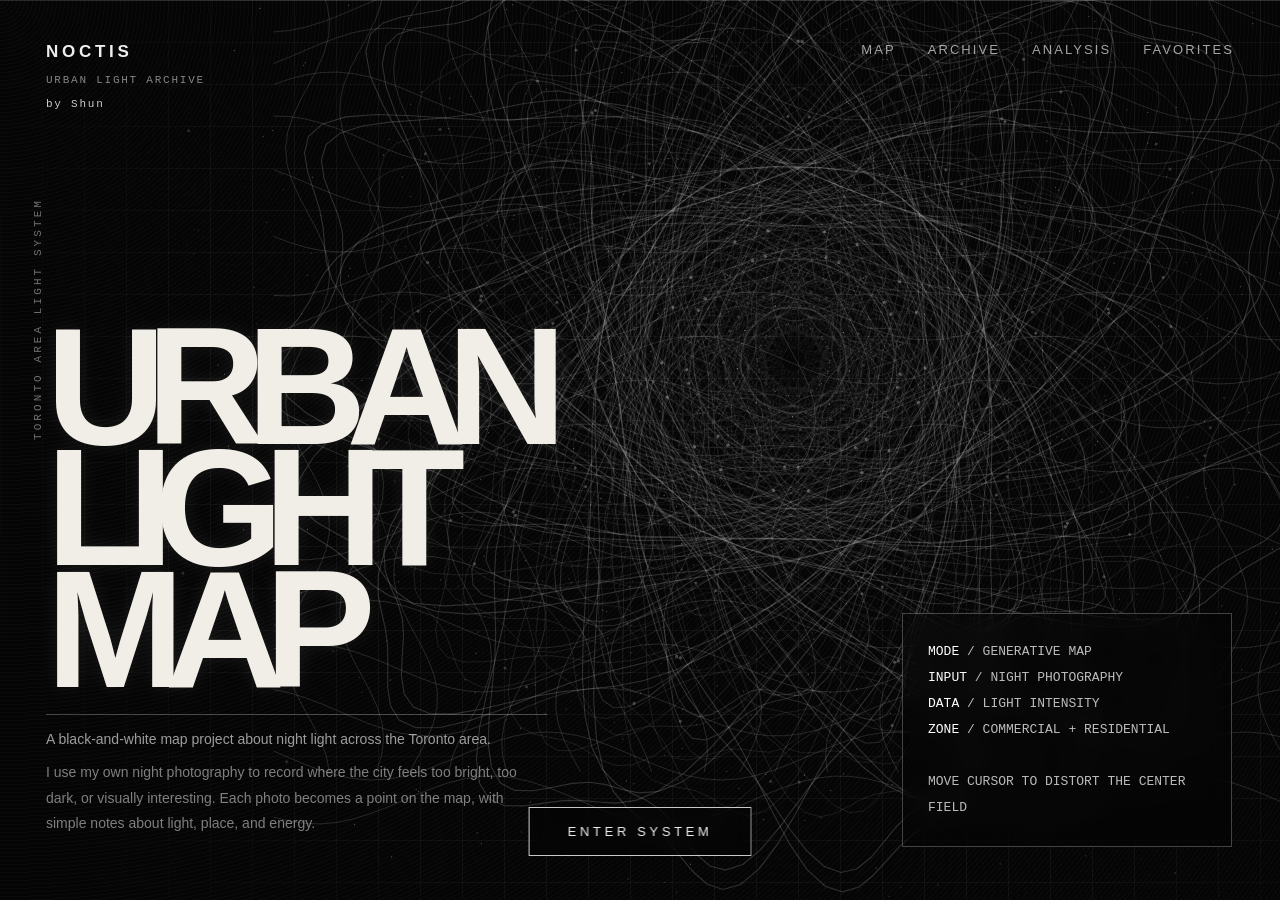
==== index.html @ 6eda3c07 "first commit" ====
<!DOCTYPE html>
<html lang="en">
<head>
  <meta charset="UTF-8" />
  <meta name="viewport" content="width=device-width, initial-scale=1.0" />
  <title>NOCTIS — Urban Light Map</title>
  <link rel="stylesheet" href="style.css" />
</head>
<body class="home-page">
  <canvas id="homeCanvas"></canvas>
  <div class="grid-layer"></div>
  <div class="noise-layer"></div>
  <div class="scan-line"></div>

  <header class="home-header">
    <div class="brand-block">
      <div class="brand-cn">NOCTIS</div>
      <div class="brand-sub">URBAN LIGHT ARCHIVE</div>
      <div class="signature">by Shun</div>
    </div>
    <nav class="home-nav">
      <a href="map.html">MAP</a>
      <a href="map.html#archive">ARCHIVE</a>
      <a href="map.html#analysis">ANALYSIS</a>
      <a href="map.html#favorites">FAVORITES</a>
    </nav>
  </header>

  <main class="home-copy">
    <div class="vertical-note">TORONTO AREA LIGHT SYSTEM</div>
    <h1>URBAN<br>LIGHT<br>MAP</h1>
    <p class="intro-main">A black-and-white map project about night light across the Toronto area.</p>
    <p class="intro-small">I use my own night photography to record where the city feels too bright, too dark, or visually interesting. Each photo becomes a point on the map, with simple notes about light, place, and energy.</p>
  </main>

  <a class="enter-btn" href="map.html">ENTER SYSTEM</a>

  <aside class="home-data-panel">
    <div><b>MODE</b> / GENERATIVE MAP</div>
    <div><b>INPUT</b> / NIGHT PHOTOGRAPHY</div>
    <div><b>DATA</b> / LIGHT INTENSITY</div>
    <div><b>ZONE</b> / COMMERCIAL + RESIDENTIAL</div>
    <br />
    <div>MOVE CURSOR TO DISTORT THE CENTER FIELD</div>
  </aside>

  <script src="script.js"></script>
</body>
</html>
---- style.css ----
*{box-sizing:border-box;margin:0;padding:0}html,body{width:100%;height:100%;font-family:Arial, Helvetica, sans-serif;background:#050505;color:#eee}a{color:inherit;text-decoration:none}button,input,textarea{font:inherit}.home-page{overflow:hidden;cursor:crosshair}.home-page canvas{position:fixed;inset:0;width:100%;height:100%;z-index:0}.grid-layer{position:fixed;inset:0;z-index:1;pointer-events:none;background-image:linear-gradient(rgba(255,255,255,.045) 1px,transparent 1px),linear-gradient(90deg,rgba(255,255,255,.045) 1px,transparent 1px);background-size:42px 42px;mask-image:radial-gradient(circle at 62% 42%,#000 0%,#000 62%,transparent 92%)}.noise-layer{position:fixed;inset:0;z-index:2;pointer-events:none;opacity:.075;background-image:repeating-radial-gradient(circle at 0 0,rgba(255,255,255,.28) 0,rgba(255,255,255,.28) 1px,transparent 1px,transparent 4px);mix-blend-mode:screen}.scan-line{position:fixed;left:0;width:100%;height:1px;background:rgba(255,255,255,.14);z-index:3;animation:scan 5s linear infinite}@keyframes scan{0%{top:-2%}100%{top:102%}}.home-header{position:fixed;z-index:5;top:42px;left:46px;right:46px;display:flex;justify-content:space-between;align-items:flex-start;pointer-events:none}.brand-cn{font-weight:800;letter-spacing:.22em;font-size:17px}.brand-sub,.signature{font-family:'Courier New',monospace;color:rgba(238,238,238,.55);font-size:11px;letter-spacing:.16em;margin-top:12px}.signature{color:rgba(238,238,238,.85)}.home-nav{display:flex;gap:32px;font-size:13px;letter-spacing:.16em;color:rgba(238,238,238,.68);pointer-events:auto}.home-nav a:hover{color:#fff}.home-copy{position:fixed;left:46px;bottom:48px;z-index:5;max-width:720px;pointer-events:none}.vertical-note{position:absolute;left:-8px;bottom:390px;transform:rotate(-90deg);transform-origin:left center;font-family:'Courier New',monospace;font-size:11px;letter-spacing:.28em;color:rgba(238,238,238,.45);white-space:nowrap}.home-copy h1{font-size:clamp(86px,13vw,210px);line-height:.73;font-weight:900;letter-spacing:-.12em;color:#f1eee7;text-shadow:0 0 20px rgba(255,255,255,.08)}.home-copy p{font-size:14px;line-height:1.8;color:rgba(238,238,238,.65);max-width:760px}.home-copy .intro-main{margin-top:24px;border-top:1px solid rgba(255,255,255,.25);padding-top:12px}.home-copy .intro-small{margin-top:8px;max-width:610px;color:rgba(238,238,238,.52)}.enter-btn{position:fixed;z-index:6;left:50%;bottom:57px;transform:translateX(-50%);border:1px solid rgba(255,255,255,.78);padding:16px 38px;font-size:13px;letter-spacing:.28em;background:rgba(0,0,0,.25);backdrop-filter:blur(10px);transition:.25s}.enter-btn:hover{background:#eee;color:#050505;transform:translateX(-50%) scale(1.04)}.home-data-panel{position:fixed;right:48px;bottom:53px;z-index:5;width:330px;padding:25px;border:1px solid rgba(255,255,255,.25);background:rgba(0,0,0,.32);backdrop-filter:blur(14px);font-family:'Courier New',monospace;font-size:13px;line-height:2;color:rgba(238,238,238,.78)}.home-data-panel b{font-weight:400;color:#fff}.map-page{overflow:hidden}.map-page #map{position:fixed;inset:0;z-index:0;background:#050505}.leaflet-tile{filter:grayscale(1) invert(.95) contrast(1.25) brightness(.7)}.leaflet-control-attribution{background:rgba(0,0,0,.45)!important;color:#aaa!important}.map-topbar{position:fixed;z-index:500;top:24px;left:24px;right:24px;display:flex;justify-content:space-between;align-items:center;pointer-events:none}.map-logo{pointer-events:auto;font-weight:900;letter-spacing:.24em;font-size:18px;background:rgba(0,0,0,.55);border:1px solid rgba(255,255,255,.18);padding:14px 18px;backdrop-filter:blur(12px)}.map-logo span{display:block;font-family:'Courier New',monospace;font-size:10px;letter-spacing:.18em;color:#aaa;margin-top:5px}.map-topbar nav{display:flex;gap:10px;pointer-events:auto}.map-topbar button,.map-toolbox button,.modal-actions button{background:rgba(0,0,0,.58);border:1px solid rgba(255,255,255,.28);color:#eee;padding:10px 14px;cursor:pointer;backdrop-filter:blur(10px)}.map-topbar button:hover,.map-toolbox button:hover,.modal-actions button:hover{background:#eee;color:#050505}.map-toolbox{position:fixed;z-index:450;left:24px;bottom:24px;width:330px;padding:20px;border:1px solid rgba(255,255,255,.22);background:rgba(0,0,0,.58);backdrop-filter:blur(16px)}.map-toolbox h2,.archive-panel h2{font-size:15px;letter-spacing:.18em;text-transform:uppercase}.map-toolbox p{margin:12px 0 16px;color:#bdbdbd;font-size:13px;line-height:1.65}.map-toolbox button{width:100%;margin-top:9px;text-align:left}.legend{display:grid;gap:8px;margin-top:16px;font-family:'Courier New',monospace;font-size:12px;color:#bbb}.dot{display:inline-block;border-radius:999px;background:#eee;margin-right:8px;vertical-align:middle}.dot.small{width:8px;height:8px}.dot.large{width:15px;height:15px}.dot.fav{width:12px;height:12px;box-shadow:0 0 0 4px rgba(255,255,255,.15)}.archive-panel{position:fixed;z-index:450;right:24px;top:104px;width:300px;max-height:54vh;overflow:auto;padding:18px;border:1px solid rgba(255,255,255,.2);background:rgba(0,0,0,.5);backdrop-filter:blur(14px)}.archive-item{display:grid;grid-template-columns:58px 1fr;gap:12px;padding:12px 0;border-bottom:1px solid rgba(255,255,255,.12);cursor:pointer}.archive-item img{width:58px;height:58px;object-fit:cover;filter:grayscale(1)}.archive-item h3{font-size:13px}.archive-item p{font-size:11px;color:#aaa;margin-top:4px}.photo-marker{width:28px;height:28px;border-radius:50%;background:#eee;border:1px solid #050505;box-shadow:0 0 0 5px rgba(255,255,255,.12),0 0 22px rgba(255,255,255,.35);transform:translate(-50%,-50%);transition:.2s}.photo-marker.large{width:42px;height:42px}.photo-marker.favorite{background:#fff;box-shadow:0 0 0 6px rgba(255,255,255,.22),0 0 38px rgba(255,255,255,.7)}.photo-marker:hover{transform:translate(-50%,-50%) scale(1.9);z-index:999!important}.marker-thumb{width:74px;height:74px;border-radius:3px;object-fit:cover;filter:grayscale(1);border:1px solid rgba(255,255,255,.8);box-shadow:0 10px 40px rgba(0,0,0,.6)}.modal.hidden{display:none}.modal{position:fixed;inset:0;z-index:1000}.modal-backdrop{position:absolute;inset:0;background:rgba(0,0,0,.72);backdrop-filter:blur(8px)}.modal-card{position:absolute;left:50%;top:50%;transform:translate(-50%,-50%);width:min(1180px,92vw);height:min(730px,86vh);display:grid;grid-template-columns:1.35fr .85fr;background:#080808;border:1px solid rgba(255,255,255,.3);box-shadow:0 30px 120px rgba(0,0,0,.8)}.modal-close{position:absolute;right:14px;top:12px;z-index:2;border:1px solid rgba(255,255,255,.35);background:#000;color:#fff;width:34px;height:34px;cursor:pointer;font-size:22px}.modal-image-wrap{position:relative;overflow:hidden;background:#000}.modal-image-wrap img{width:100%;height:100%;object-fit:cover;filter:grayscale(1) contrast(1.1)}.analysis-overlay{position:absolute;inset:0;pointer-events:none}.analysis-overlay.hidden{display:none}.scan-box{position:absolute;border:2px solid rgba(255,255,255,.85);box-shadow:0 0 18px rgba(255,255,255,.28)}.box-a{left:12%;top:18%;width:22%;height:18%}.box-b{right:15%;top:34%;width:28%;height:22%}.box-c{left:34%;bottom:16%;width:36%;height:20%}.modal-info{padding:36px 30px;overflow:auto}.modal-kicker{font-family:'Courier New',monospace;color:#aaa;font-size:11px;letter-spacing:.22em;margin-bottom:14px}.modal-title-input{width:100%;background:transparent;border:0;border-bottom:1px solid rgba(255,255,255,.3);color:#fff;font-size:32px;font-weight:800;padding:0 0 10px;outline:0}.meta-grid{display:grid;grid-template-columns:1fr 1fr;gap:12px;margin:22px 0}.meta-grid div{border:1px solid rgba(255,255,255,.16);padding:12px}.meta-grid b{display:block;color:#777;font-size:10px;letter-spacing:.16em;margin-bottom:6px}.meta-grid span{font-size:13px}.modal-info label{display:block;margin:16px 0 8px;color:#aaa;font-size:12px;letter-spacing:.1em}.modal-info textarea{width:100%;height:74px;background:#101010;color:#eee;border:1px solid rgba(255,255,255,.22);padding:12px;resize:vertical;outline:0}.modal-info input[type=file]{width:100%;color:#aaa;border:1px solid rgba(255,255,255,.2);padding:12px}.modal-actions{display:flex;gap:10px;margin-top:18px}.modal-actions button{flex:1}@media(max-width:900px){.home-data-panel,.home-nav,.vertical-note,.archive-panel{display:none}.home-copy{left:24px;bottom:120px}.home-copy h1{font-size:86px}.enter-btn{bottom:32px}.modal-card{grid-template-columns:1fr;height:92vh}.modal-image-wrap{height:42vh}.map-toolbox{width:calc(100vw - 48px)}}


/* v4 layout fixes */
.home-copy{max-width:600px;bottom:64px;}
.home-copy p{max-width:520px;}
.home-copy .intro-main{max-width:520px;}
.home-copy .intro-small{max-width:500px;}
.enter-btn{bottom:44px;}
@media(max-width:1100px){.home-copy p{max-width:460px}.home-data-panel{display:none}.enter-btn{right:46px;left:auto;transform:none}.enter-btn:hover{transform:scale(1.04)}}

.modal-title-input{
  display:block;
  min-height:86px;
  max-height:150px;
  line-height:1.08;
  resize:none;
  overflow:auto;
  word-break:break-word;
  white-space:normal;
}
.archive-item h3{line-height:1.25;word-break:break-word;}
.modal-actions{display:grid;grid-template-columns:1fr 1fr 1fr;}
.danger-btn{border-color:rgba(255,255,255,.22)!important;color:rgba(255,255,255,.75)!important;}
.danger-btn:hover{background:#b8b8b8!important;color:#050505!important;}
@media(max-width:900px){.modal-actions{grid-template-columns:1fr}.home-copy{bottom:122px}.home-copy p{max-width:calc(100vw - 48px)}.enter-btn{left:24px;right:auto;bottom:34px}}


.meta-input {
  width: 100%;
  margin-top: 8px;
  background: transparent;
  border: 0;
  outline: 0;
  color: #f4f1e9;
  font-size: 14px;
  font-family: Arial, Helvetica, sans-serif;
}

.meta-input::placeholder {
  color: rgba(244,241,233,0.38);
}
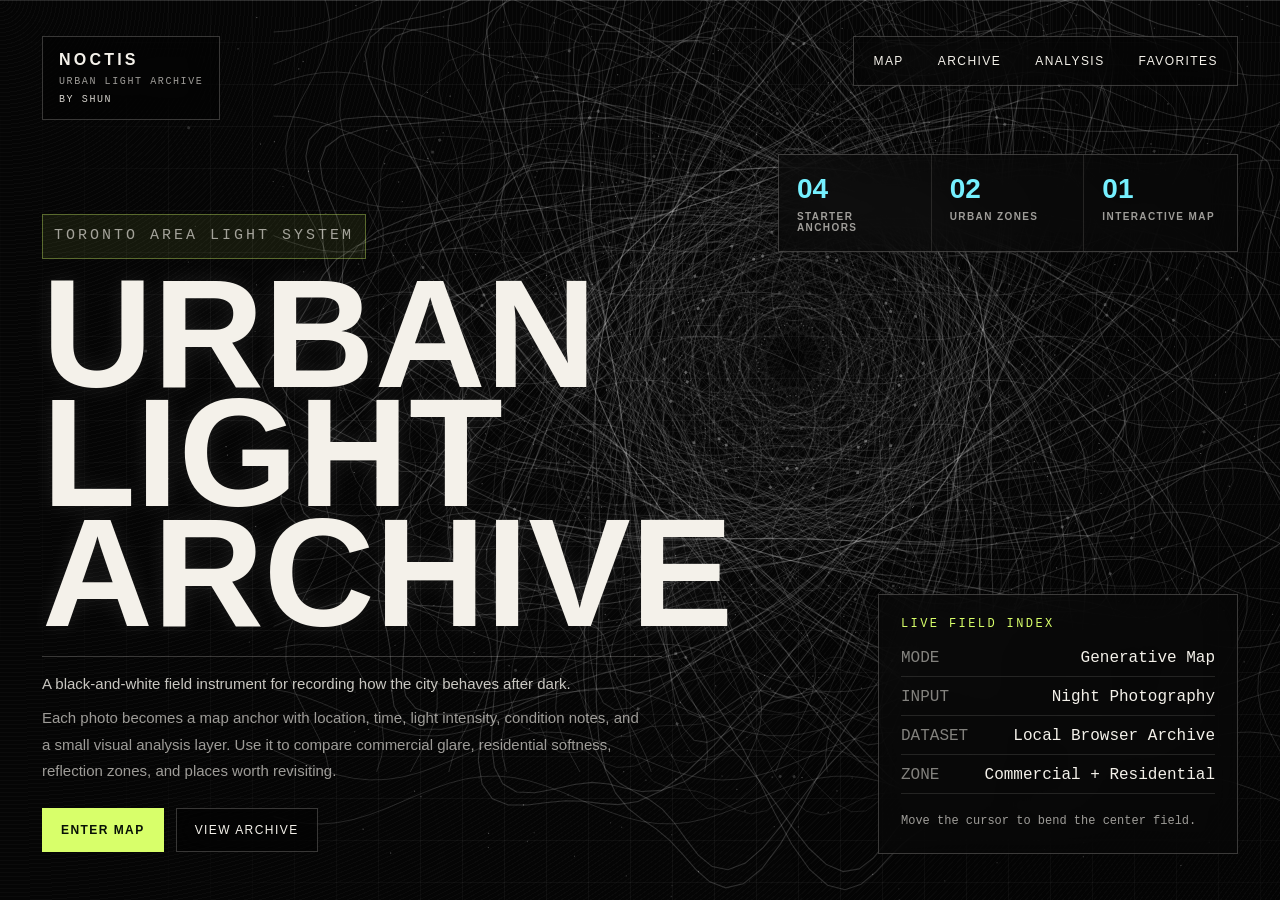
==== commit 137c2094: "Upgrade NOCTIS site experience" ====
--- a/index.html
+++ b/index.html
@@ -3,46 +3,57 @@
 <head>
   <meta charset="UTF-8" />
   <meta name="viewport" content="width=device-width, initial-scale=1.0" />
-  <title>NOCTIS — Urban Light Map</title>
+  <meta name="description" content="NOCTIS is an interactive archive for mapping night light conditions across Toronto." />
+  <title>NOCTIS - Urban Light Archive</title>
   <link rel="stylesheet" href="style.css" />
 </head>
 <body class="home-page">
-  <canvas id="homeCanvas"></canvas>
-  <div class="grid-layer"></div>
-  <div class="noise-layer"></div>
-  <div class="scan-line"></div>
+  <canvas id="homeCanvas" aria-hidden="true"></canvas>
+  <div class="grid-layer" aria-hidden="true"></div>
+  <div class="noise-layer" aria-hidden="true"></div>
+  <div class="scan-line" aria-hidden="true"></div>
 
   <header class="home-header">
-    <div class="brand-block">
-      <div class="brand-cn">NOCTIS</div>
-      <div class="brand-sub">URBAN LIGHT ARCHIVE</div>
-      <div class="signature">by Shun</div>
-    </div>
-    <nav class="home-nav">
-      <a href="map.html">MAP</a>
-      <a href="map.html#archive">ARCHIVE</a>
-      <a href="map.html#analysis">ANALYSIS</a>
-      <a href="map.html#favorites">FAVORITES</a>
+    <a class="brand-block" href="index.html" aria-label="NOCTIS home">
+      <span class="brand-mark">NOCTIS</span>
+      <span class="brand-sub">URBAN LIGHT ARCHIVE</span>
+      <span class="signature">by Shun</span>
+    </a>
+    <nav class="home-nav" aria-label="Primary navigation">
+      <a href="map.html">Map</a>
+      <a href="map.html#archive">Archive</a>
+      <a href="map.html#analysis">Analysis</a>
+      <a href="map.html#favorites">Favorites</a>
     </nav>
   </header>
 
   <main class="home-copy">
-    <div class="vertical-note">TORONTO AREA LIGHT SYSTEM</div>
-    <h1>URBAN<br>LIGHT<br>MAP</h1>
-    <p class="intro-main">A black-and-white map project about night light across the Toronto area.</p>
-    <p class="intro-small">I use my own night photography to record where the city feels too bright, too dark, or visually interesting. Each photo becomes a point on the map, with simple notes about light, place, and energy.</p>
+    <p class="system-label">Toronto area light system</p>
+    <h1>Urban<br />Light<br />Archive</h1>
+    <p class="intro-main">A black-and-white field instrument for recording how the city behaves after dark.</p>
+    <p class="intro-small">Each photo becomes a map anchor with location, time, light intensity, condition notes, and a small visual analysis layer. Use it to compare commercial glare, residential softness, reflection zones, and places worth revisiting.</p>
+    <div class="home-actions" aria-label="Start actions">
+      <a class="enter-btn" href="map.html">Enter Map</a>
+      <a class="ghost-btn" href="map.html#archive">View Archive</a>
+    </div>
   </main>
 
-  <a class="enter-btn" href="map.html">ENTER SYSTEM</a>
+  <aside class="home-data-panel" aria-label="Project status">
+    <div class="panel-heading">Live Field Index</div>
+    <dl>
+      <div><dt>Mode</dt><dd>Generative Map</dd></div>
+      <div><dt>Input</dt><dd>Night Photography</dd></div>
+      <div><dt>Dataset</dt><dd>Local Browser Archive</dd></div>
+      <div><dt>Zone</dt><dd>Commercial + Residential</dd></div>
+    </dl>
+    <p>Move the cursor to bend the center field.</p>
+  </aside>
 
-  <aside class="home-data-panel">
-    <div><b>MODE</b> / GENERATIVE MAP</div>
-    <div><b>INPUT</b> / NIGHT PHOTOGRAPHY</div>
-    <div><b>DATA</b> / LIGHT INTENSITY</div>
-    <div><b>ZONE</b> / COMMERCIAL + RESIDENTIAL</div>
-    <br />
-    <div>MOVE CURSOR TO DISTORT THE CENTER FIELD</div>
-  </aside>
+  <section class="home-metrics" aria-label="Archive metrics">
+    <div><span>04</span><b>Starter Anchors</b></div>
+    <div><span>02</span><b>Urban Zones</b></div>
+    <div><span>01</span><b>Interactive Map</b></div>
+  </section>
 
   <script src="script.js"></script>
 </body>
--- a/style.css
+++ b/style.css
@@ -1,42 +1,954 @@
-*{box-sizing:border-box;margin:0;padding:0}html,body{width:100%;height:100%;font-family:Arial, Helvetica, sans-serif;background:#050505;color:#eee}a{color:inherit;text-decoration:none}button,input,textarea{font:inherit}.home-page{overflow:hidden;cursor:crosshair}.home-page canvas{position:fixed;inset:0;width:100%;height:100%;z-index:0}.grid-layer{position:fixed;inset:0;z-index:1;pointer-events:none;background-image:linear-gradient(rgba(255,255,255,.045) 1px,transparent 1px),linear-gradient(90deg,rgba(255,255,255,.045) 1px,transparent 1px);background-size:42px 42px;mask-image:radial-gradient(circle at 62% 42%,#000 0%,#000 62%,transparent 92%)}.noise-layer{position:fixed;inset:0;z-index:2;pointer-events:none;opacity:.075;background-image:repeating-radial-gradient(circle at 0 0,rgba(255,255,255,.28) 0,rgba(255,255,255,.28) 1px,transparent 1px,transparent 4px);mix-blend-mode:screen}.scan-line{position:fixed;left:0;width:100%;height:1px;background:rgba(255,255,255,.14);z-index:3;animation:scan 5s linear infinite}@keyframes scan{0%{top:-2%}100%{top:102%}}.home-header{position:fixed;z-index:5;top:42px;left:46px;right:46px;display:flex;justify-content:space-between;align-items:flex-start;pointer-events:none}.brand-cn{font-weight:800;letter-spacing:.22em;font-size:17px}.brand-sub,.signature{font-family:'Courier New',monospace;color:rgba(238,238,238,.55);font-size:11px;letter-spacing:.16em;margin-top:12px}.signature{color:rgba(238,238,238,.85)}.home-nav{display:flex;gap:32px;font-size:13px;letter-spacing:.16em;color:rgba(238,238,238,.68);pointer-events:auto}.home-nav a:hover{color:#fff}.home-copy{position:fixed;left:46px;bottom:48px;z-index:5;max-width:720px;pointer-events:none}.vertical-note{position:absolute;left:-8px;bottom:390px;transform:rotate(-90deg);transform-origin:left center;font-family:'Courier New',monospace;font-size:11px;letter-spacing:.28em;color:rgba(238,238,238,.45);white-space:nowrap}.home-copy h1{font-size:clamp(86px,13vw,210px);line-height:.73;font-weight:900;letter-spacing:-.12em;color:#f1eee7;text-shadow:0 0 20px rgba(255,255,255,.08)}.home-copy p{font-size:14px;line-height:1.8;color:rgba(238,238,238,.65);max-width:760px}.home-copy .intro-main{margin-top:24px;border-top:1px solid rgba(255,255,255,.25);padding-top:12px}.home-copy .intro-small{margin-top:8px;max-width:610px;color:rgba(238,238,238,.52)}.enter-btn{position:fixed;z-index:6;left:50%;bottom:57px;transform:translateX(-50%);border:1px solid rgba(255,255,255,.78);padding:16px 38px;font-size:13px;letter-spacing:.28em;background:rgba(0,0,0,.25);backdrop-filter:blur(10px);transition:.25s}.enter-btn:hover{background:#eee;color:#050505;transform:translateX(-50%) scale(1.04)}.home-data-panel{position:fixed;right:48px;bottom:53px;z-index:5;width:330px;padding:25px;border:1px solid rgba(255,255,255,.25);background:rgba(0,0,0,.32);backdrop-filter:blur(14px);font-family:'Courier New',monospace;font-size:13px;line-height:2;color:rgba(238,238,238,.78)}.home-data-panel b{font-weight:400;color:#fff}.map-page{overflow:hidden}.map-page #map{position:fixed;inset:0;z-index:0;background:#050505}.leaflet-tile{filter:grayscale(1) invert(.95) contrast(1.25) brightness(.7)}.leaflet-control-attribution{background:rgba(0,0,0,.45)!important;color:#aaa!important}.map-topbar{position:fixed;z-index:500;top:24px;left:24px;right:24px;display:flex;justify-content:space-between;align-items:center;pointer-events:none}.map-logo{pointer-events:auto;font-weight:900;letter-spacing:.24em;font-size:18px;background:rgba(0,0,0,.55);border:1px solid rgba(255,255,255,.18);padding:14px 18px;backdrop-filter:blur(12px)}.map-logo span{display:block;font-family:'Courier New',monospace;font-size:10px;letter-spacing:.18em;color:#aaa;margin-top:5px}.map-topbar nav{display:flex;gap:10px;pointer-events:auto}.map-topbar button,.map-toolbox button,.modal-actions button{background:rgba(0,0,0,.58);border:1px solid rgba(255,255,255,.28);color:#eee;padding:10px 14px;cursor:pointer;backdrop-filter:blur(10px)}.map-topbar button:hover,.map-toolbox button:hover,.modal-actions button:hover{background:#eee;color:#050505}.map-toolbox{position:fixed;z-index:450;left:24px;bottom:24px;width:330px;padding:20px;border:1px solid rgba(255,255,255,.22);background:rgba(0,0,0,.58);backdrop-filter:blur(16px)}.map-toolbox h2,.archive-panel h2{font-size:15px;letter-spacing:.18em;text-transform:uppercase}.map-toolbox p{margin:12px 0 16px;color:#bdbdbd;font-size:13px;line-height:1.65}.map-toolbox button{width:100%;margin-top:9px;text-align:left}.legend{display:grid;gap:8px;margin-top:16px;font-family:'Courier New',monospace;font-size:12px;color:#bbb}.dot{display:inline-block;border-radius:999px;background:#eee;margin-right:8px;vertical-align:middle}.dot.small{width:8px;height:8px}.dot.large{width:15px;height:15px}.dot.fav{width:12px;height:12px;box-shadow:0 0 0 4px rgba(255,255,255,.15)}.archive-panel{position:fixed;z-index:450;right:24px;top:104px;width:300px;max-height:54vh;overflow:auto;padding:18px;border:1px solid rgba(255,255,255,.2);background:rgba(0,0,0,.5);backdrop-filter:blur(14px)}.archive-item{display:grid;grid-template-columns:58px 1fr;gap:12px;padding:12px 0;border-bottom:1px solid rgba(255,255,255,.12);cursor:pointer}.archive-item img{width:58px;height:58px;object-fit:cover;filter:grayscale(1)}.archive-item h3{font-size:13px}.archive-item p{font-size:11px;color:#aaa;margin-top:4px}.photo-marker{width:28px;height:28px;border-radius:50%;background:#eee;border:1px solid #050505;box-shadow:0 0 0 5px rgba(255,255,255,.12),0 0 22px rgba(255,255,255,.35);transform:translate(-50%,-50%);transition:.2s}.photo-marker.large{width:42px;height:42px}.photo-marker.favorite{background:#fff;box-shadow:0 0 0 6px rgba(255,255,255,.22),0 0 38px rgba(255,255,255,.7)}.photo-marker:hover{transform:translate(-50%,-50%) scale(1.9);z-index:999!important}.marker-thumb{width:74px;height:74px;border-radius:3px;object-fit:cover;filter:grayscale(1);border:1px solid rgba(255,255,255,.8);box-shadow:0 10px 40px rgba(0,0,0,.6)}.modal.hidden{display:none}.modal{position:fixed;inset:0;z-index:1000}.modal-backdrop{position:absolute;inset:0;background:rgba(0,0,0,.72);backdrop-filter:blur(8px)}.modal-card{position:absolute;left:50%;top:50%;transform:translate(-50%,-50%);width:min(1180px,92vw);height:min(730px,86vh);display:grid;grid-template-columns:1.35fr .85fr;background:#080808;border:1px solid rgba(255,255,255,.3);box-shadow:0 30px 120px rgba(0,0,0,.8)}.modal-close{position:absolute;right:14px;top:12px;z-index:2;border:1px solid rgba(255,255,255,.35);background:#000;color:#fff;width:34px;height:34px;cursor:pointer;font-size:22px}.modal-image-wrap{position:relative;overflow:hidden;background:#000}.modal-image-wrap img{width:100%;height:100%;object-fit:cover;filter:grayscale(1) contrast(1.1)}.analysis-overlay{position:absolute;inset:0;pointer-events:none}.analysis-overlay.hidden{display:none}.scan-box{position:absolute;border:2px solid rgba(255,255,255,.85);box-shadow:0 0 18px rgba(255,255,255,.28)}.box-a{left:12%;top:18%;width:22%;height:18%}.box-b{right:15%;top:34%;width:28%;height:22%}.box-c{left:34%;bottom:16%;width:36%;height:20%}.modal-info{padding:36px 30px;overflow:auto}.modal-kicker{font-family:'Courier New',monospace;color:#aaa;font-size:11px;letter-spacing:.22em;margin-bottom:14px}.modal-title-input{width:100%;background:transparent;border:0;border-bottom:1px solid rgba(255,255,255,.3);color:#fff;font-size:32px;font-weight:800;padding:0 0 10px;outline:0}.meta-grid{display:grid;grid-template-columns:1fr 1fr;gap:12px;margin:22px 0}.meta-grid div{border:1px solid rgba(255,255,255,.16);padding:12px}.meta-grid b{display:block;color:#777;font-size:10px;letter-spacing:.16em;margin-bottom:6px}.meta-grid span{font-size:13px}.modal-info label{display:block;margin:16px 0 8px;color:#aaa;font-size:12px;letter-spacing:.1em}.modal-info textarea{width:100%;height:74px;background:#101010;color:#eee;border:1px solid rgba(255,255,255,.22);padding:12px;resize:vertical;outline:0}.modal-info input[type=file]{width:100%;color:#aaa;border:1px solid rgba(255,255,255,.2);padding:12px}.modal-actions{display:flex;gap:10px;margin-top:18px}.modal-actions button{flex:1}@media(max-width:900px){.home-data-panel,.home-nav,.vertical-note,.archive-panel{display:none}.home-copy{left:24px;bottom:120px}.home-copy h1{font-size:86px}.enter-btn{bottom:32px}.modal-card{grid-template-columns:1fr;height:92vh}.modal-image-wrap{height:42vh}.map-toolbox{width:calc(100vw - 48px)}}
-
-
-/* v4 layout fixes */
-.home-copy{max-width:600px;bottom:64px;}
-.home-copy p{max-width:520px;}
-.home-copy .intro-main{max-width:520px;}
-.home-copy .intro-small{max-width:500px;}
-.enter-btn{bottom:44px;}
-@media(max-width:1100px){.home-copy p{max-width:460px}.home-data-panel{display:none}.enter-btn{right:46px;left:auto;transform:none}.enter-btn:hover{transform:scale(1.04)}}
-
-.modal-title-input{
-  display:block;
-  min-height:86px;
-  max-height:150px;
-  line-height:1.08;
-  resize:none;
-  overflow:auto;
-  word-break:break-word;
-  white-space:normal;
-}
-.archive-item h3{line-height:1.25;word-break:break-word;}
-.modal-actions{display:grid;grid-template-columns:1fr 1fr 1fr;}
-.danger-btn{border-color:rgba(255,255,255,.22)!important;color:rgba(255,255,255,.75)!important;}
-.danger-btn:hover{background:#b8b8b8!important;color:#050505!important;}
-@media(max-width:900px){.modal-actions{grid-template-columns:1fr}.home-copy{bottom:122px}.home-copy p{max-width:calc(100vw - 48px)}.enter-btn{left:24px;right:auto;bottom:34px}}
-
+:root {
+  color-scheme: dark;
+  --bg: #050505;
+  --ink: #f4f1ea;
+  --muted: rgba(244, 241, 234, 0.64);
+  --soft: rgba(244, 241, 234, 0.1);
+  --line: rgba(244, 241, 234, 0.22);
+  --panel: rgba(8, 8, 8, 0.7);
+  --panel-strong: rgba(10, 10, 10, 0.92);
+  --accent: #d8ff6a;
+  --cyan: #75f0ff;
+  --danger: #ff8c78;
+}
+
+* {
+  box-sizing: border-box;
+  margin: 0;
+  padding: 0;
+}
+
+html,
+body {
+  width: 100%;
+  min-height: 100%;
+  font-family: Arial, Helvetica, sans-serif;
+  background: var(--bg);
+  color: var(--ink);
+}
+
+a {
+  color: inherit;
+  text-decoration: none;
+}
+
+button,
+input,
+textarea,
+select {
+  font: inherit;
+}
+
+button,
+a,
+input,
+textarea,
+select {
+  outline-color: var(--accent);
+}
+
+.home-page {
+  min-height: 100vh;
+  overflow: hidden;
+  cursor: crosshair;
+}
+
+.home-page canvas {
+  position: fixed;
+  inset: 0;
+  z-index: 0;
+  width: 100%;
+  height: 100%;
+}
+
+.grid-layer,
+.noise-layer,
+.scan-line {
+  position: fixed;
+  pointer-events: none;
+}
+
+.grid-layer {
+  inset: 0;
+  z-index: 1;
+  background-image:
+    linear-gradient(rgba(255, 255, 255, 0.045) 1px, transparent 1px),
+    linear-gradient(90deg, rgba(255, 255, 255, 0.045) 1px, transparent 1px);
+  background-size: 42px 42px;
+  mask-image: radial-gradient(circle at 62% 42%, #000 0%, #000 62%, transparent 92%);
+}
+
+.noise-layer {
+  inset: 0;
+  z-index: 2;
+  opacity: 0.075;
+  background-image: repeating-radial-gradient(circle at 0 0, rgba(255, 255, 255, 0.28) 0, rgba(255, 255, 255, 0.28) 1px, transparent 1px, transparent 4px);
+  mix-blend-mode: screen;
+}
+
+.scan-line {
+  left: 0;
+  z-index: 3;
+  width: 100%;
+  height: 1px;
+  background: rgba(255, 255, 255, 0.14);
+  animation: scan 5s linear infinite;
+}
+
+@keyframes scan {
+  0% { top: -2%; }
+  100% { top: 102%; }
+}
+
+.home-header,
+.map-topbar {
+  position: fixed;
+  z-index: 10;
+  display: flex;
+  align-items: flex-start;
+  justify-content: space-between;
+  pointer-events: none;
+}
+
+.home-header {
+  top: 36px;
+  left: 42px;
+  right: 42px;
+}
+
+.brand-block,
+.home-nav,
+.map-logo,
+.map-topbar nav {
+  pointer-events: auto;
+}
+
+.brand-block,
+.map-logo {
+  display: inline-flex;
+  flex-direction: column;
+  gap: 7px;
+  padding: 14px 16px;
+  border: 1px solid var(--line);
+  background: rgba(0, 0, 0, 0.34);
+  backdrop-filter: blur(16px);
+}
+
+.brand-mark,
+.map-logo {
+  font-weight: 900;
+  letter-spacing: 0.2em;
+}
+
+.brand-sub,
+.signature,
+.map-logo span {
+  font-family: "Courier New", monospace;
+  font-size: 10px;
+  letter-spacing: 0.16em;
+  color: var(--muted);
+  text-transform: uppercase;
+}
+
+.signature,
+.map-logo span {
+  color: rgba(244, 241, 234, 0.86);
+}
+
+.home-nav,
+.map-topbar nav {
+  display: flex;
+  gap: 8px;
+  padding: 6px;
+  border: 1px solid var(--line);
+  background: rgba(0, 0, 0, 0.36);
+  backdrop-filter: blur(16px);
+}
+
+.home-nav a,
+.map-topbar button,
+.map-toolbox button,
+.modal-actions button,
+.ghost-btn,
+.enter-btn {
+  border: 1px solid transparent;
+  color: var(--ink);
+  background: transparent;
+  cursor: pointer;
+  text-transform: uppercase;
+  letter-spacing: 0.12em;
+  font-size: 12px;
+}
+
+.home-nav a,
+.map-topbar button {
+  padding: 10px 12px;
+}
+
+.home-nav a:hover,
+.map-topbar button:hover,
+.map-topbar button.active {
+  border-color: var(--line);
+  background: rgba(244, 241, 234, 0.12);
+}
+
+.home-copy {
+  position: fixed;
+  left: 42px;
+  bottom: 48px;
+  z-index: 5;
+  max-width: 780px;
+  pointer-events: none;
+}
+
+.system-label {
+  display: inline-flex;
+  margin-bottom: 16px;
+  padding: 8px 11px;
+  border: 1px solid rgba(216, 255, 106, 0.35);
+  color: var(--accent);
+  background: rgba(216, 255, 106, 0.08);
+  font-family: "Courier New", monospace;
+  font-size: 11px;
+  letter-spacing: 0.2em;
+  text-transform: uppercase;
+}
+
+.home-copy h1 {
+  max-width: 780px;
+  color: var(--ink);
+  font-size: clamp(76px, 12vw, 178px);
+  line-height: 0.78;
+  font-weight: 900;
+  text-transform: uppercase;
+  text-shadow: 0 0 22px rgba(255, 255, 255, 0.09);
+}
+
+.home-copy p {
+  max-width: 620px;
+  color: var(--muted);
+  font-size: 15px;
+  line-height: 1.75;
+}
+
+.home-copy .intro-main {
+  margin-top: 22px;
+  padding-top: 14px;
+  border-top: 1px solid var(--line);
+  color: rgba(244, 241, 234, 0.82);
+}
+
+.home-copy .intro-small {
+  margin-top: 8px;
+  max-width: 600px;
+}
+
+.home-actions {
+  display: flex;
+  gap: 12px;
+  margin-top: 24px;
+  pointer-events: auto;
+}
+
+.enter-btn,
+.ghost-btn,
+.map-toolbox button,
+.modal-actions button {
+  display: inline-flex;
+  align-items: center;
+  justify-content: center;
+  min-height: 44px;
+  padding: 0 18px;
+  border-color: var(--line);
+  background: rgba(0, 0, 0, 0.44);
+  backdrop-filter: blur(14px);
+  transition: transform 0.18s ease, background 0.18s ease, color 0.18s ease, border-color 0.18s ease;
+}
+
+.enter-btn {
+  border-color: rgba(216, 255, 106, 0.6);
+  color: #071005;
+  background: var(--accent);
+  font-weight: 800;
+}
+
+.ghost-btn:hover,
+.map-toolbox button:hover,
+.modal-actions button:hover {
+  background: var(--ink);
+  color: #050505;
+}
+
+.enter-btn:hover {
+  transform: translateY(-2px);
+  background: #f2ffd1;
+}
+
+.home-data-panel,
+.home-metrics,
+.map-toolbox,
+.archive-panel,
+.insight-panel {
+  position: fixed;
+  z-index: 8;
+  border: 1px solid var(--line);
+  background: var(--panel);
+  backdrop-filter: blur(18px);
+  box-shadow: 0 24px 80px rgba(0, 0, 0, 0.28);
+}
+
+.home-data-panel {
+  right: 42px;
+  bottom: 46px;
+  width: min(360px, calc(100vw - 84px));
+  padding: 22px;
+  font-family: "Courier New", monospace;
+}
+
+.panel-heading {
+  margin-bottom: 18px;
+  color: var(--accent);
+  font-size: 12px;
+  letter-spacing: 0.2em;
+  text-transform: uppercase;
+}
+
+.home-data-panel dl {
+  display: grid;
+  gap: 11px;
+}
+
+.home-data-panel dl div {
+  display: flex;
+  justify-content: space-between;
+  gap: 18px;
+  padding-bottom: 9px;
+  border-bottom: 1px solid rgba(244, 241, 234, 0.12);
+}
+
+.home-data-panel dt {
+  color: rgba(244, 241, 234, 0.52);
+  text-transform: uppercase;
+}
+
+.home-data-panel dd {
+  text-align: right;
+}
+
+.home-data-panel p {
+  margin-top: 18px;
+  color: var(--muted);
+  font-size: 12px;
+  line-height: 1.6;
+}
+
+.home-metrics {
+  right: 42px;
+  top: 154px;
+  display: grid;
+  grid-template-columns: repeat(3, 1fr);
+  width: min(460px, calc(100vw - 84px));
+}
+
+.home-metrics div {
+  padding: 18px;
+  border-right: 1px solid rgba(244, 241, 234, 0.12);
+}
+
+.home-metrics div:last-child {
+  border-right: 0;
+}
+
+.home-metrics span {
+  display: block;
+  color: var(--cyan);
+  font-size: 28px;
+  font-weight: 900;
+}
+
+.home-metrics b {
+  display: block;
+  margin-top: 6px;
+  color: var(--muted);
+  font-size: 10px;
+  letter-spacing: 0.14em;
+  text-transform: uppercase;
+}
+
+.map-page {
+  min-height: 100vh;
+  overflow: hidden;
+}
+
+.map-page #map {
+  position: fixed;
+  inset: 0;
+  z-index: 0;
+  background: var(--bg);
+}
+
+.leaflet-tile {
+  filter: grayscale(1) invert(0.94) contrast(1.28) brightness(0.72);
+}
+
+.leaflet-control-attribution {
+  background: rgba(0, 0, 0, 0.5) !important;
+  color: #aaa !important;
+}
+
+.map-topbar {
+  top: 22px;
+  left: 22px;
+  right: 22px;
+  align-items: center;
+}
+
+.map-logo {
+  font-size: 17px;
+}
+
+.map-toolbox {
+  left: 22px;
+  bottom: 22px;
+  width: 360px;
+  padding: 18px;
+}
+
+.toolbox-title,
+.archive-head {
+  display: flex;
+  align-items: center;
+  justify-content: space-between;
+  gap: 16px;
+}
+
+.toolbox-title p,
+.archive-panel h2 {
+  font-size: 14px;
+  font-weight: 900;
+  letter-spacing: 0.16em;
+  text-transform: uppercase;
+}
+
+.toolbox-title span,
+.archive-head span {
+  color: var(--accent);
+  font-family: "Courier New", monospace;
+  font-size: 11px;
+  white-space: nowrap;
+  text-transform: uppercase;
+}
+
+.search-wrap {
+  display: grid;
+  gap: 8px;
+  margin: 15px 0;
+  color: var(--muted);
+  font-size: 11px;
+  letter-spacing: 0.12em;
+  text-transform: uppercase;
+}
+
+.search-wrap input,
+.meta-input,
+.modal-info textarea,
+.modal-info input[type="file"],
+.modal-info select {
+  width: 100%;
+  border: 1px solid rgba(244, 241, 234, 0.2);
+  background: rgba(255, 255, 255, 0.055);
+  color: var(--ink);
+}
+
+.search-wrap input {
+  height: 42px;
+  padding: 0 12px;
+}
+
+.tool-grid {
+  display: grid;
+  grid-template-columns: 1fr 1fr;
+  gap: 9px;
+}
+
+.map-toolbox button {
+  min-height: 42px;
+  padding: 0 12px;
+  text-align: center;
+}
+
+.legend {
+  display: grid;
+  grid-template-columns: 1fr 1fr;
+  gap: 9px 12px;
+  margin-top: 16px;
+  color: var(--muted);
+  font-family: "Courier New", monospace;
+  font-size: 11px;
+}
+
+.dot {
+  display: inline-block;
+  margin-right: 8px;
+  border-radius: 999px;
+  background: var(--ink);
+  vertical-align: middle;
+}
+
+.dot.small {
+  width: 8px;
+  height: 8px;
+}
+
+.dot.medium {
+  width: 12px;
+  height: 12px;
+}
+
+.dot.large {
+  width: 16px;
+  height: 16px;
+}
+
+.dot.fav {
+  width: 12px;
+  height: 12px;
+  box-shadow: 0 0 0 4px rgba(216, 255, 106, 0.22);
+}
+
+.archive-panel {
+  right: 22px;
+  top: 102px;
+  width: 330px;
+  max-height: 52vh;
+  overflow: auto;
+  padding: 18px;
+}
+
+.archive-item {
+  display: grid;
+  grid-template-columns: 62px 1fr;
+  gap: 12px;
+  padding: 12px 0;
+  border-bottom: 1px solid rgba(244, 241, 234, 0.12);
+  cursor: pointer;
+}
+
+.archive-item:hover h3 {
+  color: var(--accent);
+}
+
+.archive-item img {
+  width: 62px;
+  height: 62px;
+  object-fit: cover;
+  filter: grayscale(1);
+}
+
+.archive-item h3 {
+  color: var(--ink);
+  font-size: 13px;
+  line-height: 1.25;
+  word-break: break-word;
+}
+
+.archive-item p {
+  margin-top: 5px;
+  color: var(--muted);
+  font-size: 11px;
+  line-height: 1.35;
+}
+
+.archive-empty {
+  padding: 22px 0 4px;
+  color: var(--muted);
+  font-size: 13px;
+  line-height: 1.55;
+}
+
+.insight-panel {
+  right: 22px;
+  bottom: 22px;
+  width: 330px;
+  padding: 18px;
+}
+
+.insight-panel span {
+  color: var(--muted);
+  font-size: 11px;
+  letter-spacing: 0.14em;
+  text-transform: uppercase;
+}
+
+.insight-panel strong {
+  display: block;
+  margin: 8px 0 6px;
+  color: var(--cyan);
+  font-size: 42px;
+  line-height: 1;
+}
+
+.insight-panel p {
+  color: var(--muted);
+  font-size: 13px;
+  line-height: 1.55;
+}
+
+.photo-marker {
+  display: grid;
+  width: var(--marker-size, 28px);
+  height: var(--marker-size, 28px);
+  place-items: center;
+  border: 1px solid #050505;
+  border-radius: 50%;
+  background: var(--ink);
+  box-shadow: 0 0 0 5px rgba(255, 255, 255, 0.12), 0 0 22px rgba(255, 255, 255, 0.35);
+  transform: translate(-50%, -50%);
+  transition: transform 0.2s ease;
+}
+
+.photo-marker::after {
+  width: 36%;
+  height: 36%;
+  border-radius: inherit;
+  background: #050505;
+  content: "";
+}
+
+.photo-marker.favorite {
+  background: var(--accent);
+  box-shadow: 0 0 0 6px rgba(216, 255, 106, 0.23), 0 0 36px rgba(216, 255, 106, 0.62);
+}
+
+.photo-marker:hover {
+  z-index: 999 !important;
+  transform: translate(-50%, -50%) scale(1.65);
+}
+
+.marker-thumb {
+  width: 78px;
+  height: 78px;
+  border: 1px solid rgba(255, 255, 255, 0.8);
+  border-radius: 3px;
+  object-fit: cover;
+  filter: grayscale(1);
+  box-shadow: 0 10px 40px rgba(0, 0, 0, 0.62);
+}
+
+.modal.hidden {
+  display: none;
+}
+
+.modal {
+  position: fixed;
+  inset: 0;
+  z-index: 1000;
+}
+
+.modal-backdrop {
+  position: absolute;
+  inset: 0;
+  background: rgba(0, 0, 0, 0.72);
+  backdrop-filter: blur(8px);
+}
+
+.modal-card {
+  position: absolute;
+  left: 50%;
+  top: 50%;
+  display: grid;
+  grid-template-columns: 1.22fr 0.88fr;
+  width: min(1180px, 92vw);
+  height: min(750px, 86vh);
+  overflow: hidden;
+  border: 1px solid rgba(255, 255, 255, 0.28);
+  background: var(--panel-strong);
+  box-shadow: 0 30px 120px rgba(0, 0, 0, 0.78);
+  transform: translate(-50%, -50%);
+}
+
+.modal-close {
+  position: absolute;
+  right: 14px;
+  top: 12px;
+  z-index: 2;
+  width: 36px;
+  height: 36px;
+  border: 1px solid rgba(255, 255, 255, 0.35);
+  color: var(--ink);
+  background: #000;
+  cursor: pointer;
+  font-size: 24px;
+}
+
+.modal-image-wrap {
+  position: relative;
+  overflow: hidden;
+  background: #000;
+}
+
+.modal-image-wrap img {
+  width: 100%;
+  height: 100%;
+  object-fit: cover;
+  filter: grayscale(1) contrast(1.1);
+}
+
+.analysis-overlay {
+  position: absolute;
+  inset: 0;
+  pointer-events: none;
+}
+
+.analysis-overlay.hidden {
+  display: none;
+}
+
+.scan-box {
+  position: absolute;
+  border: 2px solid rgba(216, 255, 106, 0.88);
+  box-shadow: 0 0 18px rgba(216, 255, 106, 0.26);
+}
+
+.box-a {
+  left: 12%;
+  top: 18%;
+  width: 22%;
+  height: 18%;
+}
+
+.box-b {
+  right: 15%;
+  top: 34%;
+  width: 28%;
+  height: 22%;
+}
+
+.box-c {
+  left: 34%;
+  bottom: 16%;
+  width: 36%;
+  height: 20%;
+}
+
+.modal-info {
+  overflow: auto;
+  padding: 34px 30px;
+}
+
+.modal-kicker {
+  margin-bottom: 14px;
+  color: var(--accent);
+  font-family: "Courier New", monospace;
+  font-size: 11px;
+  letter-spacing: 0.18em;
+  text-transform: uppercase;
+}
+
+.modal-title-input {
+  display: block;
+  width: 100%;
+  min-height: 80px;
+  max-height: 150px;
+  padding: 0 0 10px;
+  overflow: auto;
+  border: 0;
+  border-bottom: 1px solid rgba(255, 255, 255, 0.3);
+  color: var(--ink);
+  background: transparent;
+  font-size: 30px;
+  font-weight: 900;
+  line-height: 1.08;
+  resize: none;
+  word-break: break-word;
+}
+
+.meta-grid {
+  display: grid;
+  grid-template-columns: 1fr 1fr;
+  gap: 12px;
+  margin: 20px 0;
+}
+
+.meta-grid div {
+  padding: 12px;
+  border: 1px solid rgba(255, 255, 255, 0.16);
+}
+
+.meta-grid b {
+  display: block;
+  margin-bottom: 6px;
+  color: rgba(244, 241, 234, 0.48);
+  font-size: 10px;
+  letter-spacing: 0.16em;
+  text-transform: uppercase;
+}
+
+.meta-grid span {
+  color: var(--ink);
+  font-size: 13px;
+}
 
 .meta-input {
+  min-height: 34px;
+  padding: 7px 8px;
+  color: var(--ink);
+  background: rgba(0, 0, 0, 0.2);
+}
+
+.modal-info label {
+  display: flex;
+  justify-content: space-between;
+  gap: 16px;
+  margin: 15px 0 8px;
+  color: var(--muted);
+  font-size: 11px;
+  letter-spacing: 0.12em;
+  text-transform: uppercase;
+}
+
+.modal-info textarea {
+  min-height: 78px;
+  padding: 12px;
+  resize: vertical;
+}
+
+.modal-info input[type="file"] {
+  padding: 12px;
+}
+
+.range-input {
   width: 100%;
-  margin-top: 8px;
-  background: transparent;
-  border: 0;
-  outline: 0;
-  color: #f4f1e9;
-  font-size: 14px;
-  font-family: Arial, Helvetica, sans-serif;
-}
-
-.meta-input::placeholder {
-  color: rgba(244,241,233,0.38);
-}
+  accent-color: var(--accent);
+}
+
+.modal-actions {
+  display: grid;
+  grid-template-columns: repeat(3, 1fr);
+  gap: 10px;
+  margin-top: 18px;
+}
+
+.danger-btn {
+  border-color: rgba(255, 140, 120, 0.45) !important;
+  color: var(--danger) !important;
+}
+
+.danger-btn:hover {
+  background: var(--danger) !important;
+  color: #120503 !important;
+}
+
+@media (max-width: 1120px) {
+  .home-data-panel,
+  .home-metrics,
+  .insight-panel {
+    display: none;
+  }
+
+  .home-copy {
+    max-width: calc(100vw - 84px);
+  }
+}
+
+@media (max-width: 900px) {
+  .home-page,
+  .map-page {
+    overflow: auto;
+  }
+
+  .home-header,
+  .map-topbar {
+    left: 16px;
+    right: 16px;
+    top: 16px;
+  }
+
+  .home-nav,
+  .archive-panel {
+    display: none;
+  }
+
+  .home-copy {
+    position: relative;
+    left: auto;
+    bottom: auto;
+    max-width: none;
+    min-height: 100vh;
+    padding: 172px 20px 42px;
+  }
+
+  .home-copy h1 {
+    font-size: clamp(62px, 19vw, 96px);
+  }
+
+  .home-copy p {
+    max-width: none;
+  }
+
+  .home-actions {
+    flex-direction: column;
+    width: min(360px, 100%);
+  }
+
+  .map-topbar {
+    align-items: flex-start;
+  }
+
+  .map-topbar nav {
+    max-width: calc(100vw - 152px);
+    overflow-x: auto;
+  }
+
+  .map-toolbox {
+    left: 16px;
+    right: 16px;
+    bottom: 16px;
+    width: auto;
+  }
+
+  .legend {
+    display: none;
+  }
+
+  .modal-card {
+    grid-template-columns: 1fr;
+    height: 92vh;
+  }
+
+  .modal-image-wrap {
+    height: 36vh;
+  }
+
+  .modal-info {
+    padding: 26px 20px;
+  }
+}
+
+@media (max-width: 620px) {
+  .brand-block,
+  .map-logo {
+    padding: 11px 12px;
+  }
+
+  .brand-sub,
+  .signature,
+  .map-logo span {
+    display: none;
+  }
+
+  .map-topbar nav {
+    max-width: calc(100vw - 118px);
+  }
+
+  .map-topbar button {
+    padding: 9px 10px;
+    font-size: 10px;
+  }
+
+  .tool-grid,
+  .meta-grid,
+  .modal-actions {
+    grid-template-columns: 1fr;
+  }
+}
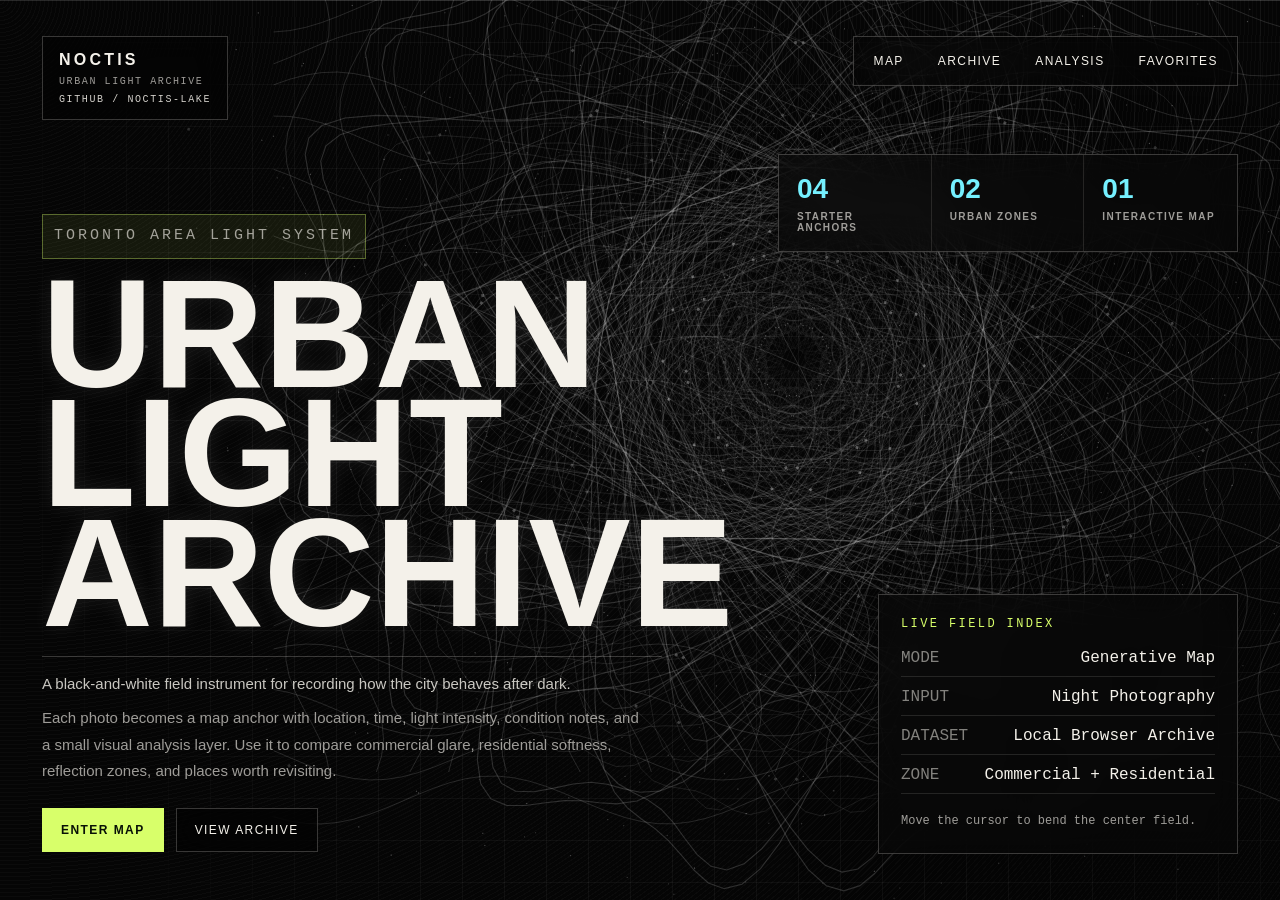
==== commit 458089cf: "Fix header overlap and update site label" ====
--- a/index.html
+++ b/index.html
@@ -17,7 +17,7 @@
     <a class="brand-block" href="index.html" aria-label="NOCTIS home">
       <span class="brand-mark">NOCTIS</span>
       <span class="brand-sub">URBAN LIGHT ARCHIVE</span>
-      <span class="signature">by Shun</span>
+      <span class="signature">github / noctis-lake</span>
     </a>
     <nav class="home-nav" aria-label="Primary navigation">
       <a href="map.html">Map</a>
--- a/style.css
+++ b/style.css
@@ -104,6 +104,7 @@
 .map-topbar {
   position: fixed;
   z-index: 10;
+  gap: 18px;
   display: flex;
   align-items: flex-start;
   justify-content: space-between;
@@ -158,6 +159,8 @@
 .home-nav,
 .map-topbar nav {
   display: flex;
+  flex-wrap: wrap;
+  justify-content: flex-end;
   gap: 8px;
   padding: 6px;
   border: 1px solid var(--line);
@@ -394,6 +397,11 @@
 .leaflet-control-attribution {
   background: rgba(0, 0, 0, 0.5) !important;
   color: #aaa !important;
+}
+
+.leaflet-top.leaflet-left {
+  top: 112px;
+  left: 22px;
 }
 
 .map-topbar {
@@ -862,6 +870,7 @@
     left: 16px;
     right: 16px;
     top: 16px;
+    align-items: flex-start;
   }
 
   .home-nav,
@@ -896,8 +905,13 @@
   }
 
   .map-topbar nav {
-    max-width: calc(100vw - 152px);
+    max-width: calc(100vw - 188px);
     overflow-x: auto;
+  }
+
+  .leaflet-top.leaflet-left {
+    top: 84px;
+    left: 16px;
   }
 
   .map-toolbox {
@@ -938,7 +952,16 @@
   }
 
   .map-topbar nav {
-    max-width: calc(100vw - 118px);
+    position: fixed;
+    left: 16px;
+    right: 16px;
+    top: 64px;
+    max-width: none;
+    justify-content: flex-start;
+  }
+
+  .leaflet-top.leaflet-left {
+    top: 120px;
   }
 
   .map-topbar button {
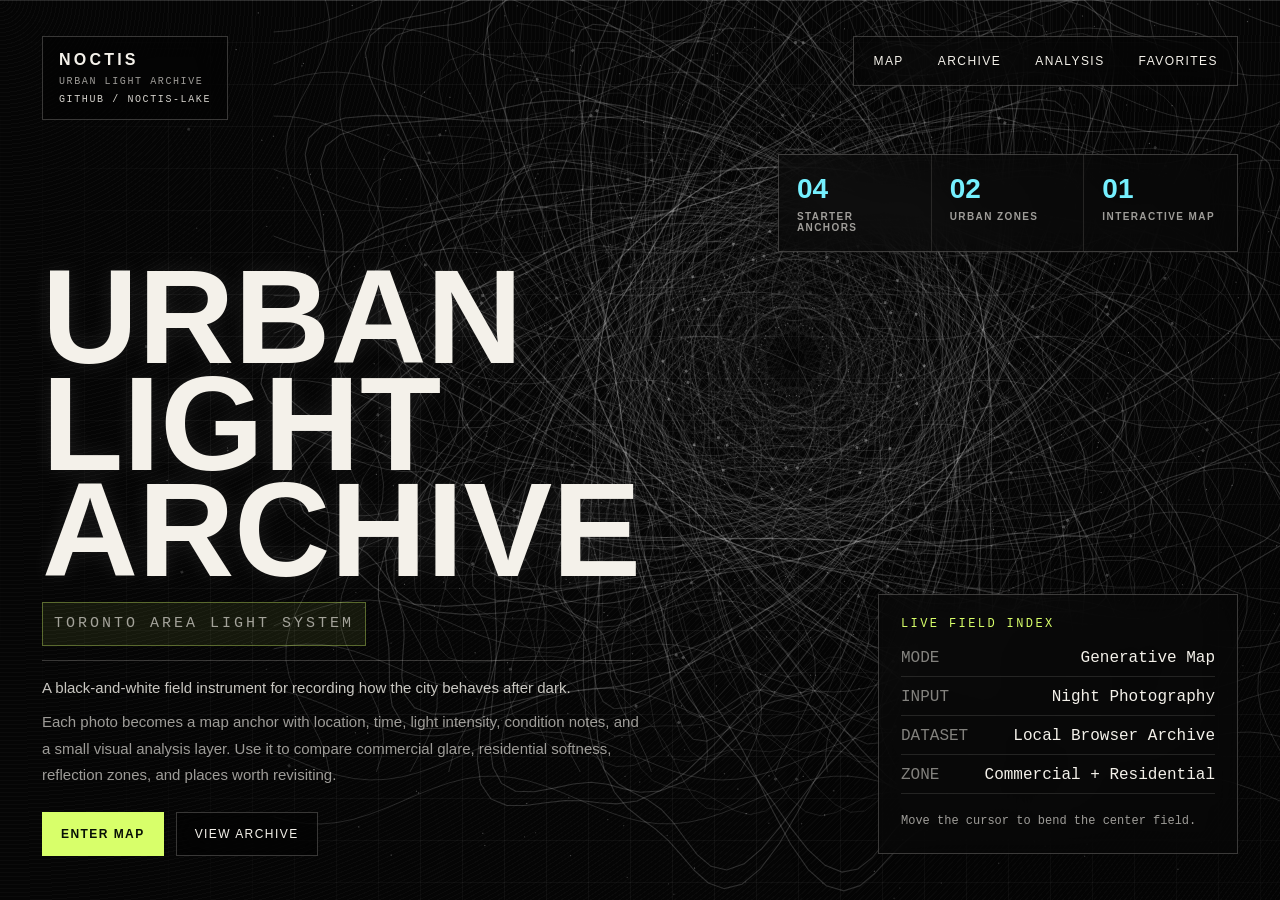
==== commit c19bd486: "Prevent home header overlap" ====
--- a/index.html
+++ b/index.html
@@ -28,8 +28,8 @@
   </header>
 
   <main class="home-copy">
+    <h1>Urban<br />Light<br />Archive</h1>
     <p class="system-label">Toronto area light system</p>
-    <h1>Urban<br />Light<br />Archive</h1>
     <p class="intro-main">A black-and-white field instrument for recording how the city behaves after dark.</p>
     <p class="intro-small">Each photo becomes a map anchor with location, time, light intensity, condition notes, and a small visual analysis layer. Use it to compare commercial glare, residential softness, reflection zones, and places worth revisiting.</p>
     <div class="home-actions" aria-label="Start actions">
--- a/style.css
+++ b/style.css
@@ -198,7 +198,7 @@
 .home-copy {
   position: fixed;
   left: 42px;
-  bottom: 48px;
+  bottom: 44px;
   z-index: 5;
   max-width: 780px;
   pointer-events: none;
@@ -206,7 +206,7 @@
 
 .system-label {
   display: inline-flex;
-  margin-bottom: 16px;
+  margin-top: 18px;
   padding: 8px 11px;
   border: 1px solid rgba(216, 255, 106, 0.35);
   color: var(--accent);
@@ -220,8 +220,8 @@
 .home-copy h1 {
   max-width: 780px;
   color: var(--ink);
-  font-size: clamp(76px, 12vw, 178px);
-  line-height: 0.78;
+  font-size: clamp(72px, 10.4vw, 158px);
+  line-height: 0.8;
   font-weight: 900;
   text-transform: uppercase;
   text-shadow: 0 0 22px rgba(255, 255, 255, 0.09);
@@ -235,7 +235,7 @@
 }
 
 .home-copy .intro-main {
-  margin-top: 22px;
+  margin-top: 14px;
   padding-top: 14px;
   border-top: 1px solid var(--line);
   color: rgba(244, 241, 234, 0.82);
@@ -445,6 +445,10 @@
   font-size: 11px;
   white-space: nowrap;
   text-transform: uppercase;
+}
+
+.toolbox-title b {
+  font-weight: 400;
 }
 
 .search-wrap {
